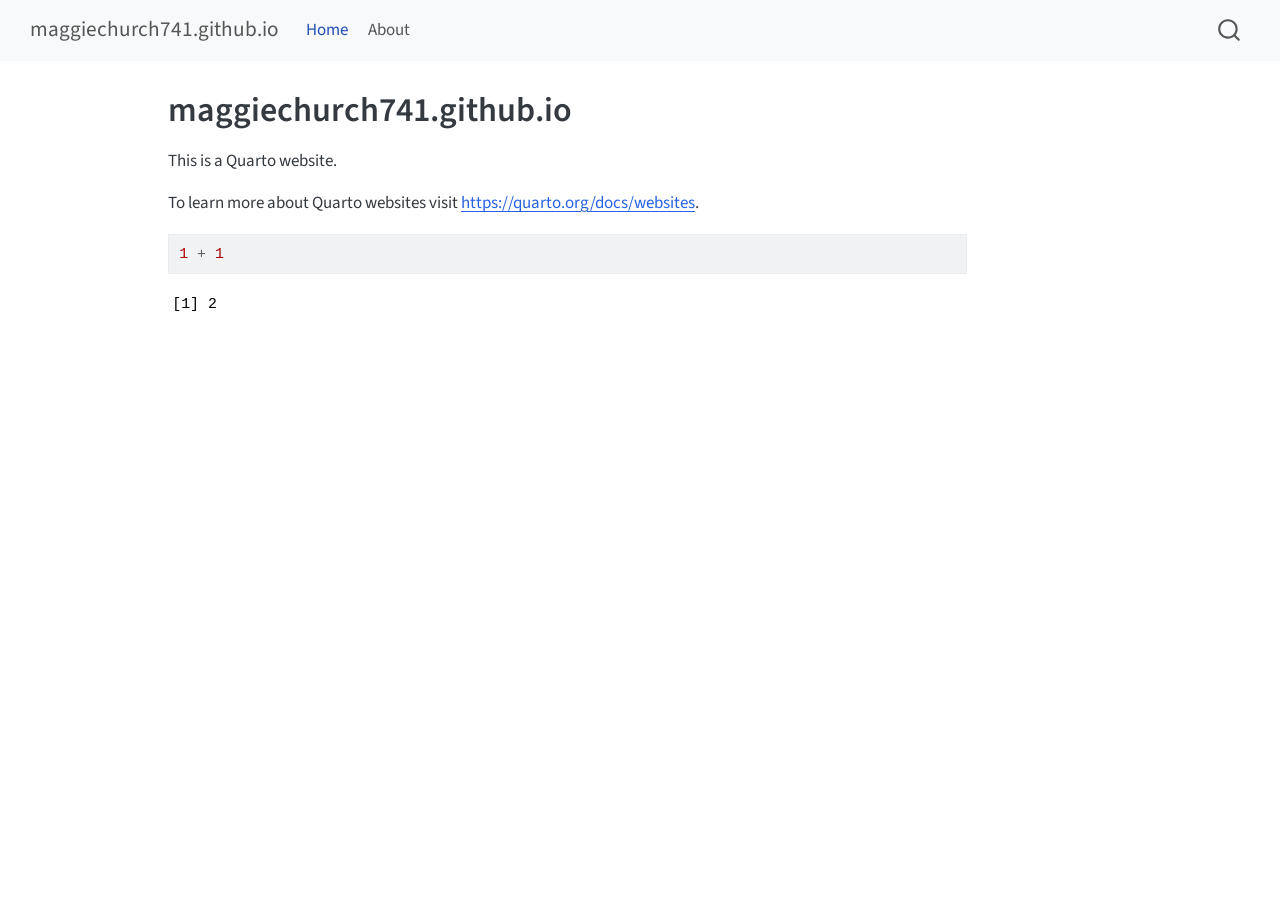
==== docs/index.html @ 3f8311c3 "Initial commit" ====
<!DOCTYPE html>
<html xmlns="http://www.w3.org/1999/xhtml" lang="en" xml:lang="en"><head>

<meta charset="utf-8">
<meta name="generator" content="quarto-1.6.42">

<meta name="viewport" content="width=device-width, initial-scale=1.0, user-scalable=yes">


<title>maggiechurch741.github.io</title>
<style>
code{white-space: pre-wrap;}
span.smallcaps{font-variant: small-caps;}
div.columns{display: flex; gap: min(4vw, 1.5em);}
div.column{flex: auto; overflow-x: auto;}
div.hanging-indent{margin-left: 1.5em; text-indent: -1.5em;}
ul.task-list{list-style: none;}
ul.task-list li input[type="checkbox"] {
  width: 0.8em;
  margin: 0 0.8em 0.2em -1em; /* quarto-specific, see https://github.com/quarto-dev/quarto-cli/issues/4556 */ 
  vertical-align: middle;
}
/* CSS for syntax highlighting */
pre > code.sourceCode { white-space: pre; position: relative; }
pre > code.sourceCode > span { line-height: 1.25; }
pre > code.sourceCode > span:empty { height: 1.2em; }
.sourceCode { overflow: visible; }
code.sourceCode > span { color: inherit; text-decoration: inherit; }
div.sourceCode { margin: 1em 0; }
pre.sourceCode { margin: 0; }
@media screen {
div.sourceCode { overflow: auto; }
}
@media print {
pre > code.sourceCode { white-space: pre-wrap; }
pre > code.sourceCode > span { display: inline-block; text-indent: -5em; padding-left: 5em; }
}
pre.numberSource code
  { counter-reset: source-line 0; }
pre.numberSource code > span
  { position: relative; left: -4em; counter-increment: source-line; }
pre.numberSource code > span > a:first-child::before
  { content: counter(source-line);
    position: relative; left: -1em; text-align: right; vertical-align: baseline;
    border: none; display: inline-block;
    -webkit-touch-callout: none; -webkit-user-select: none;
    -khtml-user-select: none; -moz-user-select: none;
    -ms-user-select: none; user-select: none;
    padding: 0 4px; width: 4em;
  }
pre.numberSource { margin-left: 3em;  padding-left: 4px; }
div.sourceCode
  {   }
@media screen {
pre > code.sourceCode > span > a:first-child::before { text-decoration: underline; }
}
</style>


<script src="site_libs/quarto-nav/quarto-nav.js"></script>
<script src="site_libs/quarto-nav/headroom.min.js"></script>
<script src="site_libs/clipboard/clipboard.min.js"></script>
<script src="site_libs/quarto-search/autocomplete.umd.js"></script>
<script src="site_libs/quarto-search/fuse.min.js"></script>
<script src="site_libs/quarto-search/quarto-search.js"></script>
<meta name="quarto:offset" content="./">
<script src="site_libs/quarto-html/quarto.js"></script>
<script src="site_libs/quarto-html/popper.min.js"></script>
<script src="site_libs/quarto-html/tippy.umd.min.js"></script>
<script src="site_libs/quarto-html/anchor.min.js"></script>
<link href="site_libs/quarto-html/tippy.css" rel="stylesheet">
<link href="site_libs/quarto-html/quarto-syntax-highlighting-2f5df379a58b258e96c21c0638c20c03.css" rel="stylesheet" id="quarto-text-highlighting-styles">
<script src="site_libs/bootstrap/bootstrap.min.js"></script>
<link href="site_libs/bootstrap/bootstrap-icons.css" rel="stylesheet">
<link href="site_libs/bootstrap/bootstrap-6bd9cfa162949bde0a231f530c97869d.min.css" rel="stylesheet" append-hash="true" id="quarto-bootstrap" data-mode="light">
<script id="quarto-search-options" type="application/json">{
  "location": "navbar",
  "copy-button": false,
  "collapse-after": 3,
  "panel-placement": "end",
  "type": "overlay",
  "limit": 50,
  "keyboard-shortcut": [
    "f",
    "/",
    "s"
  ],
  "show-item-context": false,
  "language": {
    "search-no-results-text": "No results",
    "search-matching-documents-text": "matching documents",
    "search-copy-link-title": "Copy link to search",
    "search-hide-matches-text": "Hide additional matches",
    "search-more-match-text": "more match in this document",
    "search-more-matches-text": "more matches in this document",
    "search-clear-button-title": "Clear",
    "search-text-placeholder": "",
    "search-detached-cancel-button-title": "Cancel",
    "search-submit-button-title": "Submit",
    "search-label": "Search"
  }
}</script>


<link rel="stylesheet" href="styles.css">
</head>

<body class="nav-fixed">

<div id="quarto-search-results"></div>
  <header id="quarto-header" class="headroom fixed-top">
    <nav class="navbar navbar-expand-lg " data-bs-theme="dark">
      <div class="navbar-container container-fluid">
      <div class="navbar-brand-container mx-auto">
    <a class="navbar-brand" href="./index.html">
    <span class="navbar-title">maggiechurch741.github.io</span>
    </a>
  </div>
            <div id="quarto-search" class="" title="Search"></div>
          <button class="navbar-toggler" type="button" data-bs-toggle="collapse" data-bs-target="#navbarCollapse" aria-controls="navbarCollapse" role="menu" aria-expanded="false" aria-label="Toggle navigation" onclick="if (window.quartoToggleHeadroom) { window.quartoToggleHeadroom(); }">
  <span class="navbar-toggler-icon"></span>
</button>
          <div class="collapse navbar-collapse" id="navbarCollapse">
            <ul class="navbar-nav navbar-nav-scroll me-auto">
  <li class="nav-item">
    <a class="nav-link active" href="./index.html" aria-current="page"> 
<span class="menu-text">Home</span></a>
  </li>  
  <li class="nav-item">
    <a class="nav-link" href="./about.html"> 
<span class="menu-text">About</span></a>
  </li>  
</ul>
          </div> <!-- /navcollapse -->
            <div class="quarto-navbar-tools">
</div>
      </div> <!-- /container-fluid -->
    </nav>
</header>
<!-- content -->
<div id="quarto-content" class="quarto-container page-columns page-rows-contents page-layout-article page-navbar">
<!-- sidebar -->
<!-- margin-sidebar -->
    <div id="quarto-margin-sidebar" class="sidebar margin-sidebar zindex-bottom">
        
    </div>
<!-- main -->
<main class="content" id="quarto-document-content">

<header id="title-block-header" class="quarto-title-block default">
<div class="quarto-title">
<h1 class="title">maggiechurch741.github.io</h1>
</div>



<div class="quarto-title-meta">

    
  
    
  </div>
  


</header>


<p>This is a Quarto website.</p>
<p>To learn more about Quarto websites visit <a href="https://quarto.org/docs/websites" class="uri">https://quarto.org/docs/websites</a>.</p>
<div class="cell">
<div class="sourceCode cell-code" id="cb1"><pre class="sourceCode r code-with-copy"><code class="sourceCode r"><span id="cb1-1"><a href="#cb1-1" aria-hidden="true" tabindex="-1"></a><span class="dv">1</span> <span class="sc">+</span> <span class="dv">1</span></span></code><button title="Copy to Clipboard" class="code-copy-button"><i class="bi"></i></button></pre></div>
<div class="cell-output cell-output-stdout">
<pre><code>[1] 2</code></pre>
</div>
</div>



</main> <!-- /main -->
<script id="quarto-html-after-body" type="application/javascript">
window.document.addEventListener("DOMContentLoaded", function (event) {
  const toggleBodyColorMode = (bsSheetEl) => {
    const mode = bsSheetEl.getAttribute("data-mode");
    const bodyEl = window.document.querySelector("body");
    if (mode === "dark") {
      bodyEl.classList.add("quarto-dark");
      bodyEl.classList.remove("quarto-light");
    } else {
      bodyEl.classList.add("quarto-light");
      bodyEl.classList.remove("quarto-dark");
    }
  }
  const toggleBodyColorPrimary = () => {
    const bsSheetEl = window.document.querySelector("link#quarto-bootstrap");
    if (bsSheetEl) {
      toggleBodyColorMode(bsSheetEl);
    }
  }
  toggleBodyColorPrimary();  
  const icon = "";
  const anchorJS = new window.AnchorJS();
  anchorJS.options = {
    placement: 'right',
    icon: icon
  };
  anchorJS.add('.anchored');
  const isCodeAnnotation = (el) => {
    for (const clz of el.classList) {
      if (clz.startsWith('code-annotation-')) {                     
        return true;
      }
    }
    return false;
  }
  const onCopySuccess = function(e) {
    // button target
    const button = e.trigger;
    // don't keep focus
    button.blur();
    // flash "checked"
    button.classList.add('code-copy-button-checked');
    var currentTitle = button.getAttribute("title");
    button.setAttribute("title", "Copied!");
    let tooltip;
    if (window.bootstrap) {
      button.setAttribute("data-bs-toggle", "tooltip");
      button.setAttribute("data-bs-placement", "left");
      button.setAttribute("data-bs-title", "Copied!");
      tooltip = new bootstrap.Tooltip(button, 
        { trigger: "manual", 
          customClass: "code-copy-button-tooltip",
          offset: [0, -8]});
      tooltip.show();    
    }
    setTimeout(function() {
      if (tooltip) {
        tooltip.hide();
        button.removeAttribute("data-bs-title");
        button.removeAttribute("data-bs-toggle");
        button.removeAttribute("data-bs-placement");
      }
      button.setAttribute("title", currentTitle);
      button.classList.remove('code-copy-button-checked');
    }, 1000);
    // clear code selection
    e.clearSelection();
  }
  const getTextToCopy = function(trigger) {
      const codeEl = trigger.previousElementSibling.cloneNode(true);
      for (const childEl of codeEl.children) {
        if (isCodeAnnotation(childEl)) {
          childEl.remove();
        }
      }
      return codeEl.innerText;
  }
  const clipboard = new window.ClipboardJS('.code-copy-button:not([data-in-quarto-modal])', {
    text: getTextToCopy
  });
  clipboard.on('success', onCopySuccess);
  if (window.document.getElementById('quarto-embedded-source-code-modal')) {
    const clipboardModal = new window.ClipboardJS('.code-copy-button[data-in-quarto-modal]', {
      text: getTextToCopy,
      container: window.document.getElementById('quarto-embedded-source-code-modal')
    });
    clipboardModal.on('success', onCopySuccess);
  }
    var localhostRegex = new RegExp(/^(?:http|https):\/\/localhost\:?[0-9]*\//);
    var mailtoRegex = new RegExp(/^mailto:/);
      var filterRegex = new RegExp('/' + window.location.host + '/');
    var isInternal = (href) => {
        return filterRegex.test(href) || localhostRegex.test(href) || mailtoRegex.test(href);
    }
    // Inspect non-navigation links and adorn them if external
 	var links = window.document.querySelectorAll('a[href]:not(.nav-link):not(.navbar-brand):not(.toc-action):not(.sidebar-link):not(.sidebar-item-toggle):not(.pagination-link):not(.no-external):not([aria-hidden]):not(.dropdown-item):not(.quarto-navigation-tool):not(.about-link)');
    for (var i=0; i<links.length; i++) {
      const link = links[i];
      if (!isInternal(link.href)) {
        // undo the damage that might have been done by quarto-nav.js in the case of
        // links that we want to consider external
        if (link.dataset.originalHref !== undefined) {
          link.href = link.dataset.originalHref;
        }
      }
    }
  function tippyHover(el, contentFn, onTriggerFn, onUntriggerFn) {
    const config = {
      allowHTML: true,
      maxWidth: 500,
      delay: 100,
      arrow: false,
      appendTo: function(el) {
          return el.parentElement;
      },
      interactive: true,
      interactiveBorder: 10,
      theme: 'quarto',
      placement: 'bottom-start',
    };
    if (contentFn) {
      config.content = contentFn;
    }
    if (onTriggerFn) {
      config.onTrigger = onTriggerFn;
    }
    if (onUntriggerFn) {
      config.onUntrigger = onUntriggerFn;
    }
    window.tippy(el, config); 
  }
  const noterefs = window.document.querySelectorAll('a[role="doc-noteref"]');
  for (var i=0; i<noterefs.length; i++) {
    const ref = noterefs[i];
    tippyHover(ref, function() {
      // use id or data attribute instead here
      let href = ref.getAttribute('data-footnote-href') || ref.getAttribute('href');
      try { href = new URL(href).hash; } catch {}
      const id = href.replace(/^#\/?/, "");
      const note = window.document.getElementById(id);
      if (note) {
        return note.innerHTML;
      } else {
        return "";
      }
    });
  }
  const xrefs = window.document.querySelectorAll('a.quarto-xref');
  const processXRef = (id, note) => {
    // Strip column container classes
    const stripColumnClz = (el) => {
      el.classList.remove("page-full", "page-columns");
      if (el.children) {
        for (const child of el.children) {
          stripColumnClz(child);
        }
      }
    }
    stripColumnClz(note)
    if (id === null || id.startsWith('sec-')) {
      // Special case sections, only their first couple elements
      const container = document.createElement("div");
      if (note.children && note.children.length > 2) {
        container.appendChild(note.children[0].cloneNode(true));
        for (let i = 1; i < note.children.length; i++) {
          const child = note.children[i];
          if (child.tagName === "P" && child.innerText === "") {
            continue;
          } else {
            container.appendChild(child.cloneNode(true));
            break;
          }
        }
        if (window.Quarto?.typesetMath) {
          window.Quarto.typesetMath(container);
        }
        return container.innerHTML
      } else {
        if (window.Quarto?.typesetMath) {
          window.Quarto.typesetMath(note);
        }
        return note.innerHTML;
      }
    } else {
      // Remove any anchor links if they are present
      const anchorLink = note.querySelector('a.anchorjs-link');
      if (anchorLink) {
        anchorLink.remove();
      }
      if (window.Quarto?.typesetMath) {
        window.Quarto.typesetMath(note);
      }
      if (note.classList.contains("callout")) {
        return note.outerHTML;
      } else {
        return note.innerHTML;
      }
    }
  }
  for (var i=0; i<xrefs.length; i++) {
    const xref = xrefs[i];
    tippyHover(xref, undefined, function(instance) {
      instance.disable();
      let url = xref.getAttribute('href');
      let hash = undefined; 
      if (url.startsWith('#')) {
        hash = url;
      } else {
        try { hash = new URL(url).hash; } catch {}
      }
      if (hash) {
        const id = hash.replace(/^#\/?/, "");
        const note = window.document.getElementById(id);
        if (note !== null) {
          try {
            const html = processXRef(id, note.cloneNode(true));
            instance.setContent(html);
          } finally {
            instance.enable();
            instance.show();
          }
        } else {
          // See if we can fetch this
          fetch(url.split('#')[0])
          .then(res => res.text())
          .then(html => {
            const parser = new DOMParser();
            const htmlDoc = parser.parseFromString(html, "text/html");
            const note = htmlDoc.getElementById(id);
            if (note !== null) {
              const html = processXRef(id, note);
              instance.setContent(html);
            } 
          }).finally(() => {
            instance.enable();
            instance.show();
          });
        }
      } else {
        // See if we can fetch a full url (with no hash to target)
        // This is a special case and we should probably do some content thinning / targeting
        fetch(url)
        .then(res => res.text())
        .then(html => {
          const parser = new DOMParser();
          const htmlDoc = parser.parseFromString(html, "text/html");
          const note = htmlDoc.querySelector('main.content');
          if (note !== null) {
            // This should only happen for chapter cross references
            // (since there is no id in the URL)
            // remove the first header
            if (note.children.length > 0 && note.children[0].tagName === "HEADER") {
              note.children[0].remove();
            }
            const html = processXRef(null, note);
            instance.setContent(html);
          } 
        }).finally(() => {
          instance.enable();
          instance.show();
        });
      }
    }, function(instance) {
    });
  }
      let selectedAnnoteEl;
      const selectorForAnnotation = ( cell, annotation) => {
        let cellAttr = 'data-code-cell="' + cell + '"';
        let lineAttr = 'data-code-annotation="' +  annotation + '"';
        const selector = 'span[' + cellAttr + '][' + lineAttr + ']';
        return selector;
      }
      const selectCodeLines = (annoteEl) => {
        const doc = window.document;
        const targetCell = annoteEl.getAttribute("data-target-cell");
        const targetAnnotation = annoteEl.getAttribute("data-target-annotation");
        const annoteSpan = window.document.querySelector(selectorForAnnotation(targetCell, targetAnnotation));
        const lines = annoteSpan.getAttribute("data-code-lines").split(",");
        const lineIds = lines.map((line) => {
          return targetCell + "-" + line;
        })
        let top = null;
        let height = null;
        let parent = null;
        if (lineIds.length > 0) {
            //compute the position of the single el (top and bottom and make a div)
            const el = window.document.getElementById(lineIds[0]);
            top = el.offsetTop;
            height = el.offsetHeight;
            parent = el.parentElement.parentElement;
          if (lineIds.length > 1) {
            const lastEl = window.document.getElementById(lineIds[lineIds.length - 1]);
            const bottom = lastEl.offsetTop + lastEl.offsetHeight;
            height = bottom - top;
          }
          if (top !== null && height !== null && parent !== null) {
            // cook up a div (if necessary) and position it 
            let div = window.document.getElementById("code-annotation-line-highlight");
            if (div === null) {
              div = window.document.createElement("div");
              div.setAttribute("id", "code-annotation-line-highlight");
              div.style.position = 'absolute';
              parent.appendChild(div);
            }
            div.style.top = top - 2 + "px";
            div.style.height = height + 4 + "px";
            div.style.left = 0;
            let gutterDiv = window.document.getElementById("code-annotation-line-highlight-gutter");
            if (gutterDiv === null) {
              gutterDiv = window.document.createElement("div");
              gutterDiv.setAttribute("id", "code-annotation-line-highlight-gutter");
              gutterDiv.style.position = 'absolute';
              const codeCell = window.document.getElementById(targetCell);
              const gutter = codeCell.querySelector('.code-annotation-gutter');
              gutter.appendChild(gutterDiv);
            }
            gutterDiv.style.top = top - 2 + "px";
            gutterDiv.style.height = height + 4 + "px";
          }
          selectedAnnoteEl = annoteEl;
        }
      };
      const unselectCodeLines = () => {
        const elementsIds = ["code-annotation-line-highlight", "code-annotation-line-highlight-gutter"];
        elementsIds.forEach((elId) => {
          const div = window.document.getElementById(elId);
          if (div) {
            div.remove();
          }
        });
        selectedAnnoteEl = undefined;
      };
        // Handle positioning of the toggle
    window.addEventListener(
      "resize",
      throttle(() => {
        elRect = undefined;
        if (selectedAnnoteEl) {
          selectCodeLines(selectedAnnoteEl);
        }
      }, 10)
    );
    function throttle(fn, ms) {
    let throttle = false;
    let timer;
      return (...args) => {
        if(!throttle) { // first call gets through
            fn.apply(this, args);
            throttle = true;
        } else { // all the others get throttled
            if(timer) clearTimeout(timer); // cancel #2
            timer = setTimeout(() => {
              fn.apply(this, args);
              timer = throttle = false;
            }, ms);
        }
      };
    }
      // Attach click handler to the DT
      const annoteDls = window.document.querySelectorAll('dt[data-target-cell]');
      for (const annoteDlNode of annoteDls) {
        annoteDlNode.addEventListener('click', (event) => {
          const clickedEl = event.target;
          if (clickedEl !== selectedAnnoteEl) {
            unselectCodeLines();
            const activeEl = window.document.querySelector('dt[data-target-cell].code-annotation-active');
            if (activeEl) {
              activeEl.classList.remove('code-annotation-active');
            }
            selectCodeLines(clickedEl);
            clickedEl.classList.add('code-annotation-active');
          } else {
            // Unselect the line
            unselectCodeLines();
            clickedEl.classList.remove('code-annotation-active');
          }
        });
      }
  const findCites = (el) => {
    const parentEl = el.parentElement;
    if (parentEl) {
      const cites = parentEl.dataset.cites;
      if (cites) {
        return {
          el,
          cites: cites.split(' ')
        };
      } else {
        return findCites(el.parentElement)
      }
    } else {
      return undefined;
    }
  };
  var bibliorefs = window.document.querySelectorAll('a[role="doc-biblioref"]');
  for (var i=0; i<bibliorefs.length; i++) {
    const ref = bibliorefs[i];
    const citeInfo = findCites(ref);
    if (citeInfo) {
      tippyHover(citeInfo.el, function() {
        var popup = window.document.createElement('div');
        citeInfo.cites.forEach(function(cite) {
          var citeDiv = window.document.createElement('div');
          citeDiv.classList.add('hanging-indent');
          citeDiv.classList.add('csl-entry');
          var biblioDiv = window.document.getElementById('ref-' + cite);
          if (biblioDiv) {
            citeDiv.innerHTML = biblioDiv.innerHTML;
          }
          popup.appendChild(citeDiv);
        });
        return popup.innerHTML;
      });
    }
  }
});
</script>
</div> <!-- /content -->




</body></html>
---- docs/site_libs/quarto-html/tippy.css ----
.tippy-box[data-animation=fade][data-state=hidden]{opacity:0}[data-tippy-root]{max-width:calc(100vw - 10px)}.tippy-box{position:relative;background-color:#333;color:#fff;border-radius:4px;font-size:14px;line-height:1.4;white-space:normal;outline:0;transition-property:transform,visibility,opacity}.tippy-box[data-placement^=top]>.tippy-arrow{bottom:0}.tippy-box[data-placement^=top]>.tippy-arrow:before{bottom:-7px;left:0;border-width:8px 8px 0;border-top-color:initial;transform-origin:center top}.tippy-box[data-placement^=bottom]>.tippy-arrow{top:0}.tippy-box[data-placement^=bottom]>.tippy-arrow:before{top:-7px;left:0;border-width:0 8px 8px;border-bottom-color:initial;transform-origin:center bottom}.tippy-box[data-placement^=left]>.tippy-arrow{right:0}.tippy-box[data-placement^=left]>.tippy-arrow:before{border-width:8px 0 8px 8px;border-left-color:initial;right:-7px;transform-origin:center left}.tippy-box[data-placement^=right]>.tippy-arrow{left:0}.tippy-box[data-placement^=right]>.tippy-arrow:before{left:-7px;border-width:8px 8px 8px 0;border-right-color:initial;transform-origin:center right}.tippy-box[data-inertia][data-state=visible]{transition-timing-function:cubic-bezier(.54,1.5,.38,1.11)}.tippy-arrow{width:16px;height:16px;color:#333}.tippy-arrow:before{content:"";position:absolute;border-color:transparent;border-style:solid}.tippy-content{position:relative;padding:5px 9px;z-index:1}
---- docs/site_libs/quarto-html/quarto-syntax-highlighting-2f5df379a58b258e96c21c0638c20c03.css ----
/* quarto syntax highlight colors */
:root {
  --quarto-hl-ot-color: #003B4F;
  --quarto-hl-at-color: #657422;
  --quarto-hl-ss-color: #20794D;
  --quarto-hl-an-color: #5E5E5E;
  --quarto-hl-fu-color: #4758AB;
  --quarto-hl-st-color: #20794D;
  --quarto-hl-cf-color: #003B4F;
  --quarto-hl-op-color: #5E5E5E;
  --quarto-hl-er-color: #AD0000;
  --quarto-hl-bn-color: #AD0000;
  --quarto-hl-al-color: #AD0000;
  --quarto-hl-va-color: #111111;
  --quarto-hl-bu-color: inherit;
  --quarto-hl-ex-color: inherit;
  --quarto-hl-pp-color: #AD0000;
  --quarto-hl-in-color: #5E5E5E;
  --quarto-hl-vs-color: #20794D;
  --quarto-hl-wa-color: #5E5E5E;
  --quarto-hl-do-color: #5E5E5E;
  --quarto-hl-im-color: #00769E;
  --quarto-hl-ch-color: #20794D;
  --quarto-hl-dt-color: #AD0000;
  --quarto-hl-fl-color: #AD0000;
  --quarto-hl-co-color: #5E5E5E;
  --quarto-hl-cv-color: #5E5E5E;
  --quarto-hl-cn-color: #8f5902;
  --quarto-hl-sc-color: #5E5E5E;
  --quarto-hl-dv-color: #AD0000;
  --quarto-hl-kw-color: #003B4F;
}

/* other quarto variables */
:root {
  --quarto-font-monospace: SFMono-Regular, Menlo, Monaco, Consolas, "Liberation Mono", "Courier New", monospace;
}

pre > code.sourceCode > span {
  color: #003B4F;
}

code span {
  color: #003B4F;
}

code.sourceCode > span {
  color: #003B4F;
}

div.sourceCode,
div.sourceCode pre.sourceCode {
  color: #003B4F;
}

code span.ot {
  color: #003B4F;
  font-style: inherit;
}

code span.at {
  color: #657422;
  font-style: inherit;
}

code span.ss {
  color: #20794D;
  font-style: inherit;
}

code span.an {
  color: #5E5E5E;
  font-style: inherit;
}

code span.fu {
  color: #4758AB;
  font-style: inherit;
}

code span.st {
  color: #20794D;
  font-style: inherit;
}

code span.cf {
  color: #003B4F;
  font-weight: bold;
  font-style: inherit;
}

code span.op {
  color: #5E5E5E;
  font-style: inherit;
}

code span.er {
  color: #AD0000;
  font-style: inherit;
}

code span.bn {
  color: #AD0000;
  font-style: inherit;
}

code span.al {
  color: #AD0000;
  font-style: inherit;
}

code span.va {
  color: #111111;
  font-style: inherit;
}

code span.bu {
  font-style: inherit;
}

code span.ex {
  font-style: inherit;
}

code span.pp {
  color: #AD0000;
  font-style: inherit;
}

code span.in {
  color: #5E5E5E;
  font-style: inherit;
}

code span.vs {
  color: #20794D;
  font-style: inherit;
}

code span.wa {
  color: #5E5E5E;
  font-style: italic;
}

code span.do {
  color: #5E5E5E;
  font-style: italic;
}

code span.im {
  color: #00769E;
  font-style: inherit;
}

code span.ch {
  color: #20794D;
  font-style: inherit;
}

code span.dt {
  color: #AD0000;
  font-style: inherit;
}

code span.fl {
  color: #AD0000;
  font-style: inherit;
}

code span.co {
  color: #5E5E5E;
  font-style: inherit;
}

code span.cv {
  color: #5E5E5E;
  font-style: italic;
}

code span.cn {
  color: #8f5902;
  font-style: inherit;
}

code span.sc {
  color: #5E5E5E;
  font-style: inherit;
}

code span.dv {
  color: #AD0000;
  font-style: inherit;
}

code span.kw {
  color: #003B4F;
  font-weight: bold;
  font-style: inherit;
}

.prevent-inlining {
  content: "</";
}

/*# sourceMappingURL=35eb38a806ee71ea6d2563be2308c832.css.map */
---- docs/styles.css ----
/* css styles */
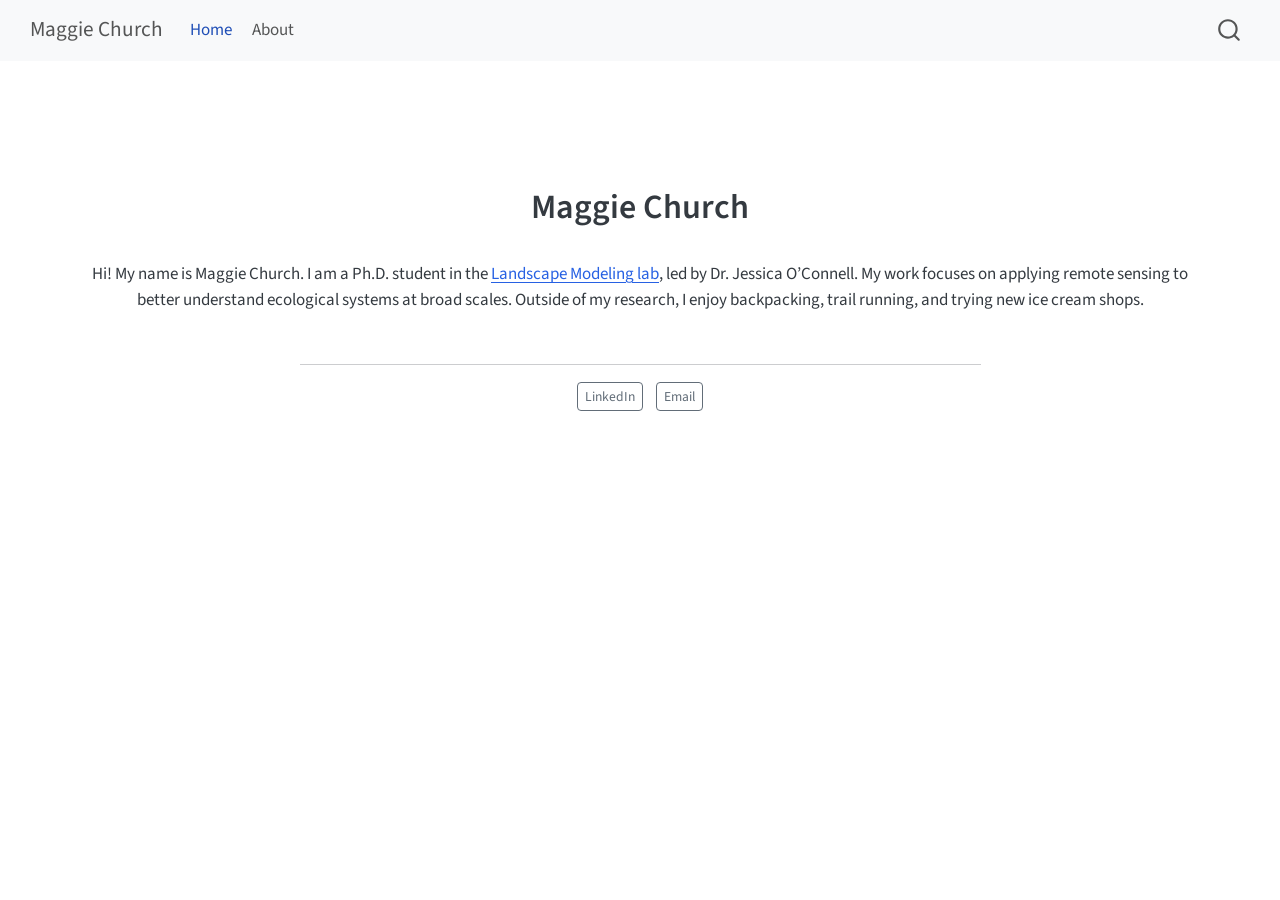
==== commit e01cfe7e: "Added blurb about self" ====
--- a/docs/index.html
+++ b/docs/index.html
@@ -7,7 +7,7 @@
 <meta name="viewport" content="width=device-width, initial-scale=1.0, user-scalable=yes">
 
 
-<title>maggiechurch741.github.io</title>
+<title>Maggie Church</title>
 <style>
 code{white-space: pre-wrap;}
 span.smallcaps{font-variant: small-caps;}
@@ -20,40 +20,6 @@
   margin: 0 0.8em 0.2em -1em; /* quarto-specific, see https://github.com/quarto-dev/quarto-cli/issues/4556 */ 
   vertical-align: middle;
 }
-/* CSS for syntax highlighting */
-pre > code.sourceCode { white-space: pre; position: relative; }
-pre > code.sourceCode > span { line-height: 1.25; }
-pre > code.sourceCode > span:empty { height: 1.2em; }
-.sourceCode { overflow: visible; }
-code.sourceCode > span { color: inherit; text-decoration: inherit; }
-div.sourceCode { margin: 1em 0; }
-pre.sourceCode { margin: 0; }
-@media screen {
-div.sourceCode { overflow: auto; }
-}
-@media print {
-pre > code.sourceCode { white-space: pre-wrap; }
-pre > code.sourceCode > span { display: inline-block; text-indent: -5em; padding-left: 5em; }
-}
-pre.numberSource code
-  { counter-reset: source-line 0; }
-pre.numberSource code > span
-  { position: relative; left: -4em; counter-increment: source-line; }
-pre.numberSource code > span > a:first-child::before
-  { content: counter(source-line);
-    position: relative; left: -1em; text-align: right; vertical-align: baseline;
-    border: none; display: inline-block;
-    -webkit-touch-callout: none; -webkit-user-select: none;
-    -khtml-user-select: none; -moz-user-select: none;
-    -ms-user-select: none; user-select: none;
-    padding: 0 4px; width: 4em;
-  }
-pre.numberSource { margin-left: 3em;  padding-left: 4px; }
-div.sourceCode
-  {   }
-@media screen {
-pre > code.sourceCode > span > a:first-child::before { text-decoration: underline; }
-}
 </style>
 
 
@@ -67,7 +33,6 @@
 <script src="site_libs/quarto-html/quarto.js"></script>
 <script src="site_libs/quarto-html/popper.min.js"></script>
 <script src="site_libs/quarto-html/tippy.umd.min.js"></script>
-<script src="site_libs/quarto-html/anchor.min.js"></script>
 <link href="site_libs/quarto-html/tippy.css" rel="stylesheet">
 <link href="site_libs/quarto-html/quarto-syntax-highlighting-2f5df379a58b258e96c21c0638c20c03.css" rel="stylesheet" id="quarto-text-highlighting-styles">
 <script src="site_libs/bootstrap/bootstrap.min.js"></script>
@@ -113,7 +78,7 @@
       <div class="navbar-container container-fluid">
       <div class="navbar-brand-container mx-auto">
     <a class="navbar-brand" href="./index.html">
-    <span class="navbar-title">maggiechurch741.github.io</span>
+    <span class="navbar-title">Maggie Church</span>
     </a>
   </div>
             <div id="quarto-search" class="" title="Search"></div>
@@ -138,46 +103,34 @@
     </nav>
 </header>
 <!-- content -->
-<div id="quarto-content" class="quarto-container page-columns page-rows-contents page-layout-article page-navbar">
+<div id="quarto-content" class="quarto-container page-columns page-rows-contents page-layout-full page-navbar">
 <!-- sidebar -->
 <!-- margin-sidebar -->
-    <div id="quarto-margin-sidebar" class="sidebar margin-sidebar zindex-bottom">
-        
-    </div>
+    
 <!-- main -->
-<main class="content" id="quarto-document-content">
-
-<header id="title-block-header" class="quarto-title-block default">
+<div class="quarto-about-jolla column-page">
+ <header id="title-block-header" class="quarto-title-block default">
 <div class="quarto-title">
-<h1 class="title">maggiechurch741.github.io</h1>
+<h1 class="title">Maggie Church</h1>
 </div>
-
-
-
-<div class="quarto-title-meta">
-
-    
-  
-    
+<div class="quarto-title-meta column-page">
   </div>
-  
-
-
-</header>
-
-
-<p>This is a Quarto website.</p>
-<p>To learn more about Quarto websites visit <a href="https://quarto.org/docs/websites" class="uri">https://quarto.org/docs/websites</a>.</p>
-<div class="cell">
-<div class="sourceCode cell-code" id="cb1"><pre class="sourceCode r code-with-copy"><code class="sourceCode r"><span id="cb1-1"><a href="#cb1-1" aria-hidden="true" tabindex="-1"></a><span class="dv">1</span> <span class="sc">+</span> <span class="dv">1</span></span></code><button title="Copy to Clipboard" class="code-copy-button"><i class="bi"></i></button></pre></div>
-<div class="cell-output cell-output-stdout">
-<pre><code>[1] 2</code></pre>
+</header><main class="content column-page" id="quarto-document-content">
+<p>Hi! My name is Maggie Church. I am a Ph.D.&nbsp;student in the <a href="https://www.landscapemodeling.net/">Landscape Modeling lab</a>, led by Dr.&nbsp;Jessica O’Connell. My work focuses on applying remote sensing to better understand ecological systems at broad scales. Outside of my research, I enjoy backpacking, trail running, and trying new ice cream shops.</p>
+
+
+</main> 
+  <hr class="about-sep">
+   <div class="about-links">
+  <a href="https://www.linkedin.com/in/margaret-church-274050a7/" class="about-link" rel="" target="">
+     <span class="about-link-text">LinkedIn</span>
+  </a>
+  <a href="mailto:maggie.church@colostate.edu" class="about-link" rel="" target="">
+     <span class="about-link-text">Email</span>
+  </a>
 </div>
 </div>
-
-
-
-</main> <!-- /main -->
+ <!-- /main -->
 <script id="quarto-html-after-body" type="application/javascript">
 window.document.addEventListener("DOMContentLoaded", function (event) {
   const toggleBodyColorMode = (bsSheetEl) => {
@@ -198,13 +151,6 @@
     }
   }
   toggleBodyColorPrimary();  
-  const icon = "";
-  const anchorJS = new window.AnchorJS();
-  anchorJS.options = {
-    placement: 'right',
-    icon: icon
-  };
-  anchorJS.add('.anchored');
   const isCodeAnnotation = (el) => {
     for (const clz of el.classList) {
       if (clz.startsWith('code-annotation-')) {                     
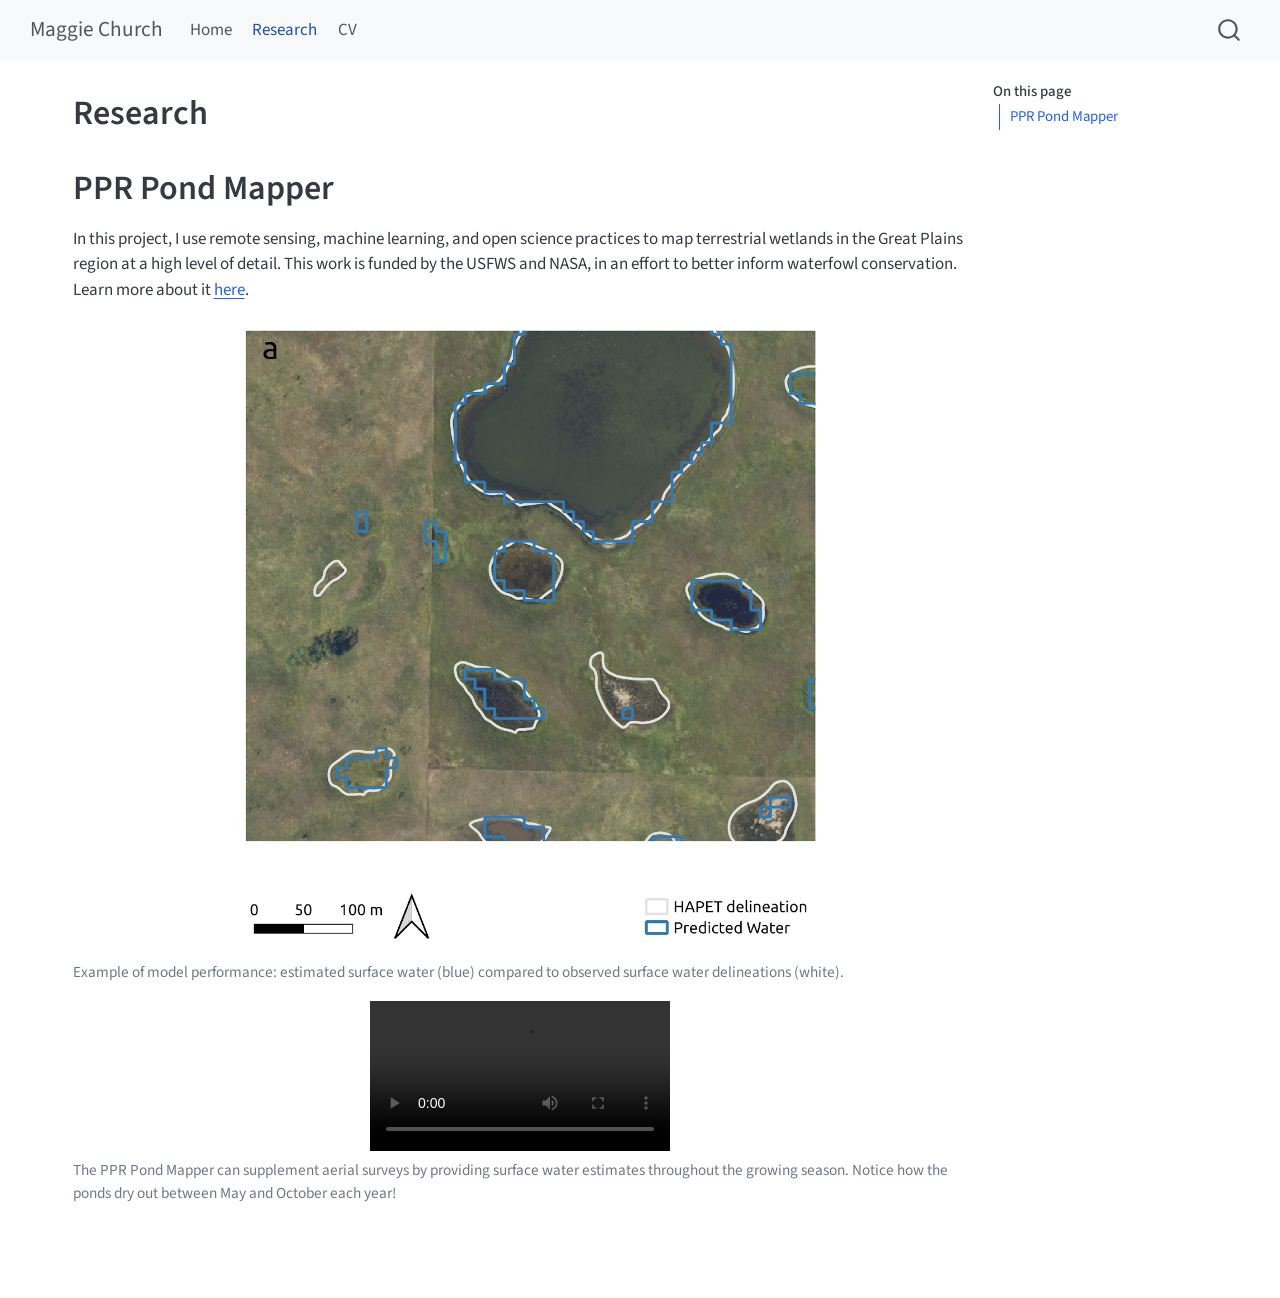
==== commit c0f5f206: "Added mapper video" ====
--- a/docs/index.html
+++ b/docs/index.html
@@ -1,549 +1,8 @@
-<!DOCTYPE html>
-<html xmlns="http://www.w3.org/1999/xhtml" lang="en" xml:lang="en"><head>
-
-<meta charset="utf-8">
-<meta name="generator" content="quarto-1.6.42">
-
-<meta name="viewport" content="width=device-width, initial-scale=1.0, user-scalable=yes">
-
-
-<title>Maggie Church</title>
-<style>
-code{white-space: pre-wrap;}
-span.smallcaps{font-variant: small-caps;}
-div.columns{display: flex; gap: min(4vw, 1.5em);}
-div.column{flex: auto; overflow-x: auto;}
-div.hanging-indent{margin-left: 1.5em; text-indent: -1.5em;}
-ul.task-list{list-style: none;}
-ul.task-list li input[type="checkbox"] {
-  width: 0.8em;
-  margin: 0 0.8em 0.2em -1em; /* quarto-specific, see https://github.com/quarto-dev/quarto-cli/issues/4556 */ 
-  vertical-align: middle;
-}
-</style>
-
-
-<script src="site_libs/quarto-nav/quarto-nav.js"></script>
-<script src="site_libs/quarto-nav/headroom.min.js"></script>
-<script src="site_libs/clipboard/clipboard.min.js"></script>
-<script src="site_libs/quarto-search/autocomplete.umd.js"></script>
-<script src="site_libs/quarto-search/fuse.min.js"></script>
-<script src="site_libs/quarto-search/quarto-search.js"></script>
-<meta name="quarto:offset" content="./">
-<script src="site_libs/quarto-html/quarto.js"></script>
-<script src="site_libs/quarto-html/popper.min.js"></script>
-<script src="site_libs/quarto-html/tippy.umd.min.js"></script>
-<link href="site_libs/quarto-html/tippy.css" rel="stylesheet">
-<link href="site_libs/quarto-html/quarto-syntax-highlighting-2f5df379a58b258e96c21c0638c20c03.css" rel="stylesheet" id="quarto-text-highlighting-styles">
-<script src="site_libs/bootstrap/bootstrap.min.js"></script>
-<link href="site_libs/bootstrap/bootstrap-icons.css" rel="stylesheet">
-<link href="site_libs/bootstrap/bootstrap-6bd9cfa162949bde0a231f530c97869d.min.css" rel="stylesheet" append-hash="true" id="quarto-bootstrap" data-mode="light">
-<script id="quarto-search-options" type="application/json">{
-  "location": "navbar",
-  "copy-button": false,
-  "collapse-after": 3,
-  "panel-placement": "end",
-  "type": "overlay",
-  "limit": 50,
-  "keyboard-shortcut": [
-    "f",
-    "/",
-    "s"
-  ],
-  "show-item-context": false,
-  "language": {
-    "search-no-results-text": "No results",
-    "search-matching-documents-text": "matching documents",
-    "search-copy-link-title": "Copy link to search",
-    "search-hide-matches-text": "Hide additional matches",
-    "search-more-match-text": "more match in this document",
-    "search-more-matches-text": "more matches in this document",
-    "search-clear-button-title": "Clear",
-    "search-text-placeholder": "",
-    "search-detached-cancel-button-title": "Cancel",
-    "search-submit-button-title": "Submit",
-    "search-label": "Search"
-  }
-}</script>
-
-
-<link rel="stylesheet" href="styles.css">
-</head>
-
-<body class="nav-fixed">
-
-<div id="quarto-search-results"></div>
-  <header id="quarto-header" class="headroom fixed-top">
-    <nav class="navbar navbar-expand-lg " data-bs-theme="dark">
-      <div class="navbar-container container-fluid">
-      <div class="navbar-brand-container mx-auto">
-    <a class="navbar-brand" href="./index.html">
-    <span class="navbar-title">Maggie Church</span>
-    </a>
-  </div>
-            <div id="quarto-search" class="" title="Search"></div>
-          <button class="navbar-toggler" type="button" data-bs-toggle="collapse" data-bs-target="#navbarCollapse" aria-controls="navbarCollapse" role="menu" aria-expanded="false" aria-label="Toggle navigation" onclick="if (window.quartoToggleHeadroom) { window.quartoToggleHeadroom(); }">
-  <span class="navbar-toggler-icon"></span>
-</button>
-          <div class="collapse navbar-collapse" id="navbarCollapse">
-            <ul class="navbar-nav navbar-nav-scroll me-auto">
-  <li class="nav-item">
-    <a class="nav-link active" href="./index.html" aria-current="page"> 
-<span class="menu-text">Home</span></a>
-  </li>  
-  <li class="nav-item">
-    <a class="nav-link" href="./about.html"> 
-<span class="menu-text">About</span></a>
-  </li>  
-</ul>
-          </div> <!-- /navcollapse -->
-            <div class="quarto-navbar-tools">
-</div>
-      </div> <!-- /container-fluid -->
-    </nav>
-</header>
-<!-- content -->
-<div id="quarto-content" class="quarto-container page-columns page-rows-contents page-layout-full page-navbar">
-<!-- sidebar -->
-<!-- margin-sidebar -->
-    
-<!-- main -->
-<div class="quarto-about-jolla column-page">
- <header id="title-block-header" class="quarto-title-block default">
-<div class="quarto-title">
-<h1 class="title">Maggie Church</h1>
-</div>
-<div class="quarto-title-meta column-page">
-  </div>
-</header><main class="content column-page" id="quarto-document-content">
-<p>Hi! My name is Maggie Church. I am a Ph.D.&nbsp;student in the <a href="https://www.landscapemodeling.net/">Landscape Modeling lab</a>, led by Dr.&nbsp;Jessica O’Connell. My work focuses on applying remote sensing to better understand ecological systems at broad scales. Outside of my research, I enjoy backpacking, trail running, and trying new ice cream shops.</p>
-
-
-</main> 
-  <hr class="about-sep">
-   <div class="about-links">
-  <a href="https://www.linkedin.com/in/margaret-church-274050a7/" class="about-link" rel="" target="">
-     <span class="about-link-text">LinkedIn</span>
-  </a>
-  <a href="mailto:maggie.church@colostate.edu" class="about-link" rel="" target="">
-     <span class="about-link-text">Email</span>
-  </a>
-</div>
-</div>
- <!-- /main -->
-<script id="quarto-html-after-body" type="application/javascript">
-window.document.addEventListener("DOMContentLoaded", function (event) {
-  const toggleBodyColorMode = (bsSheetEl) => {
-    const mode = bsSheetEl.getAttribute("data-mode");
-    const bodyEl = window.document.querySelector("body");
-    if (mode === "dark") {
-      bodyEl.classList.add("quarto-dark");
-      bodyEl.classList.remove("quarto-light");
-    } else {
-      bodyEl.classList.add("quarto-light");
-      bodyEl.classList.remove("quarto-dark");
-    }
-  }
-  const toggleBodyColorPrimary = () => {
-    const bsSheetEl = window.document.querySelector("link#quarto-bootstrap");
-    if (bsSheetEl) {
-      toggleBodyColorMode(bsSheetEl);
-    }
-  }
-  toggleBodyColorPrimary();  
-  const isCodeAnnotation = (el) => {
-    for (const clz of el.classList) {
-      if (clz.startsWith('code-annotation-')) {                     
-        return true;
-      }
-    }
-    return false;
-  }
-  const onCopySuccess = function(e) {
-    // button target
-    const button = e.trigger;
-    // don't keep focus
-    button.blur();
-    // flash "checked"
-    button.classList.add('code-copy-button-checked');
-    var currentTitle = button.getAttribute("title");
-    button.setAttribute("title", "Copied!");
-    let tooltip;
-    if (window.bootstrap) {
-      button.setAttribute("data-bs-toggle", "tooltip");
-      button.setAttribute("data-bs-placement", "left");
-      button.setAttribute("data-bs-title", "Copied!");
-      tooltip = new bootstrap.Tooltip(button, 
-        { trigger: "manual", 
-          customClass: "code-copy-button-tooltip",
-          offset: [0, -8]});
-      tooltip.show();    
-    }
-    setTimeout(function() {
-      if (tooltip) {
-        tooltip.hide();
-        button.removeAttribute("data-bs-title");
-        button.removeAttribute("data-bs-toggle");
-        button.removeAttribute("data-bs-placement");
-      }
-      button.setAttribute("title", currentTitle);
-      button.classList.remove('code-copy-button-checked');
-    }, 1000);
-    // clear code selection
-    e.clearSelection();
-  }
-  const getTextToCopy = function(trigger) {
-      const codeEl = trigger.previousElementSibling.cloneNode(true);
-      for (const childEl of codeEl.children) {
-        if (isCodeAnnotation(childEl)) {
-          childEl.remove();
-        }
-      }
-      return codeEl.innerText;
-  }
-  const clipboard = new window.ClipboardJS('.code-copy-button:not([data-in-quarto-modal])', {
-    text: getTextToCopy
-  });
-  clipboard.on('success', onCopySuccess);
-  if (window.document.getElementById('quarto-embedded-source-code-modal')) {
-    const clipboardModal = new window.ClipboardJS('.code-copy-button[data-in-quarto-modal]', {
-      text: getTextToCopy,
-      container: window.document.getElementById('quarto-embedded-source-code-modal')
-    });
-    clipboardModal.on('success', onCopySuccess);
-  }
-    var localhostRegex = new RegExp(/^(?:http|https):\/\/localhost\:?[0-9]*\//);
-    var mailtoRegex = new RegExp(/^mailto:/);
-      var filterRegex = new RegExp('/' + window.location.host + '/');
-    var isInternal = (href) => {
-        return filterRegex.test(href) || localhostRegex.test(href) || mailtoRegex.test(href);
-    }
-    // Inspect non-navigation links and adorn them if external
- 	var links = window.document.querySelectorAll('a[href]:not(.nav-link):not(.navbar-brand):not(.toc-action):not(.sidebar-link):not(.sidebar-item-toggle):not(.pagination-link):not(.no-external):not([aria-hidden]):not(.dropdown-item):not(.quarto-navigation-tool):not(.about-link)');
-    for (var i=0; i<links.length; i++) {
-      const link = links[i];
-      if (!isInternal(link.href)) {
-        // undo the damage that might have been done by quarto-nav.js in the case of
-        // links that we want to consider external
-        if (link.dataset.originalHref !== undefined) {
-          link.href = link.dataset.originalHref;
-        }
-      }
-    }
-  function tippyHover(el, contentFn, onTriggerFn, onUntriggerFn) {
-    const config = {
-      allowHTML: true,
-      maxWidth: 500,
-      delay: 100,
-      arrow: false,
-      appendTo: function(el) {
-          return el.parentElement;
-      },
-      interactive: true,
-      interactiveBorder: 10,
-      theme: 'quarto',
-      placement: 'bottom-start',
-    };
-    if (contentFn) {
-      config.content = contentFn;
-    }
-    if (onTriggerFn) {
-      config.onTrigger = onTriggerFn;
-    }
-    if (onUntriggerFn) {
-      config.onUntrigger = onUntriggerFn;
-    }
-    window.tippy(el, config); 
-  }
-  const noterefs = window.document.querySelectorAll('a[role="doc-noteref"]');
-  for (var i=0; i<noterefs.length; i++) {
-    const ref = noterefs[i];
-    tippyHover(ref, function() {
-      // use id or data attribute instead here
-      let href = ref.getAttribute('data-footnote-href') || ref.getAttribute('href');
-      try { href = new URL(href).hash; } catch {}
-      const id = href.replace(/^#\/?/, "");
-      const note = window.document.getElementById(id);
-      if (note) {
-        return note.innerHTML;
-      } else {
-        return "";
-      }
-    });
-  }
-  const xrefs = window.document.querySelectorAll('a.quarto-xref');
-  const processXRef = (id, note) => {
-    // Strip column container classes
-    const stripColumnClz = (el) => {
-      el.classList.remove("page-full", "page-columns");
-      if (el.children) {
-        for (const child of el.children) {
-          stripColumnClz(child);
-        }
-      }
-    }
-    stripColumnClz(note)
-    if (id === null || id.startsWith('sec-')) {
-      // Special case sections, only their first couple elements
-      const container = document.createElement("div");
-      if (note.children && note.children.length > 2) {
-        container.appendChild(note.children[0].cloneNode(true));
-        for (let i = 1; i < note.children.length; i++) {
-          const child = note.children[i];
-          if (child.tagName === "P" && child.innerText === "") {
-            continue;
-          } else {
-            container.appendChild(child.cloneNode(true));
-            break;
-          }
-        }
-        if (window.Quarto?.typesetMath) {
-          window.Quarto.typesetMath(container);
-        }
-        return container.innerHTML
-      } else {
-        if (window.Quarto?.typesetMath) {
-          window.Quarto.typesetMath(note);
-        }
-        return note.innerHTML;
-      }
-    } else {
-      // Remove any anchor links if they are present
-      const anchorLink = note.querySelector('a.anchorjs-link');
-      if (anchorLink) {
-        anchorLink.remove();
-      }
-      if (window.Quarto?.typesetMath) {
-        window.Quarto.typesetMath(note);
-      }
-      if (note.classList.contains("callout")) {
-        return note.outerHTML;
-      } else {
-        return note.innerHTML;
-      }
-    }
-  }
-  for (var i=0; i<xrefs.length; i++) {
-    const xref = xrefs[i];
-    tippyHover(xref, undefined, function(instance) {
-      instance.disable();
-      let url = xref.getAttribute('href');
-      let hash = undefined; 
-      if (url.startsWith('#')) {
-        hash = url;
-      } else {
-        try { hash = new URL(url).hash; } catch {}
-      }
-      if (hash) {
-        const id = hash.replace(/^#\/?/, "");
-        const note = window.document.getElementById(id);
-        if (note !== null) {
-          try {
-            const html = processXRef(id, note.cloneNode(true));
-            instance.setContent(html);
-          } finally {
-            instance.enable();
-            instance.show();
-          }
-        } else {
-          // See if we can fetch this
-          fetch(url.split('#')[0])
-          .then(res => res.text())
-          .then(html => {
-            const parser = new DOMParser();
-            const htmlDoc = parser.parseFromString(html, "text/html");
-            const note = htmlDoc.getElementById(id);
-            if (note !== null) {
-              const html = processXRef(id, note);
-              instance.setContent(html);
-            } 
-          }).finally(() => {
-            instance.enable();
-            instance.show();
-          });
-        }
-      } else {
-        // See if we can fetch a full url (with no hash to target)
-        // This is a special case and we should probably do some content thinning / targeting
-        fetch(url)
-        .then(res => res.text())
-        .then(html => {
-          const parser = new DOMParser();
-          const htmlDoc = parser.parseFromString(html, "text/html");
-          const note = htmlDoc.querySelector('main.content');
-          if (note !== null) {
-            // This should only happen for chapter cross references
-            // (since there is no id in the URL)
-            // remove the first header
-            if (note.children.length > 0 && note.children[0].tagName === "HEADER") {
-              note.children[0].remove();
-            }
-            const html = processXRef(null, note);
-            instance.setContent(html);
-          } 
-        }).finally(() => {
-          instance.enable();
-          instance.show();
-        });
-      }
-    }, function(instance) {
-    });
-  }
-      let selectedAnnoteEl;
-      const selectorForAnnotation = ( cell, annotation) => {
-        let cellAttr = 'data-code-cell="' + cell + '"';
-        let lineAttr = 'data-code-annotation="' +  annotation + '"';
-        const selector = 'span[' + cellAttr + '][' + lineAttr + ']';
-        return selector;
-      }
-      const selectCodeLines = (annoteEl) => {
-        const doc = window.document;
-        const targetCell = annoteEl.getAttribute("data-target-cell");
-        const targetAnnotation = annoteEl.getAttribute("data-target-annotation");
-        const annoteSpan = window.document.querySelector(selectorForAnnotation(targetCell, targetAnnotation));
-        const lines = annoteSpan.getAttribute("data-code-lines").split(",");
-        const lineIds = lines.map((line) => {
-          return targetCell + "-" + line;
-        })
-        let top = null;
-        let height = null;
-        let parent = null;
-        if (lineIds.length > 0) {
-            //compute the position of the single el (top and bottom and make a div)
-            const el = window.document.getElementById(lineIds[0]);
-            top = el.offsetTop;
-            height = el.offsetHeight;
-            parent = el.parentElement.parentElement;
-          if (lineIds.length > 1) {
-            const lastEl = window.document.getElementById(lineIds[lineIds.length - 1]);
-            const bottom = lastEl.offsetTop + lastEl.offsetHeight;
-            height = bottom - top;
-          }
-          if (top !== null && height !== null && parent !== null) {
-            // cook up a div (if necessary) and position it 
-            let div = window.document.getElementById("code-annotation-line-highlight");
-            if (div === null) {
-              div = window.document.createElement("div");
-              div.setAttribute("id", "code-annotation-line-highlight");
-              div.style.position = 'absolute';
-              parent.appendChild(div);
-            }
-            div.style.top = top - 2 + "px";
-            div.style.height = height + 4 + "px";
-            div.style.left = 0;
-            let gutterDiv = window.document.getElementById("code-annotation-line-highlight-gutter");
-            if (gutterDiv === null) {
-              gutterDiv = window.document.createElement("div");
-              gutterDiv.setAttribute("id", "code-annotation-line-highlight-gutter");
-              gutterDiv.style.position = 'absolute';
-              const codeCell = window.document.getElementById(targetCell);
-              const gutter = codeCell.querySelector('.code-annotation-gutter');
-              gutter.appendChild(gutterDiv);
-            }
-            gutterDiv.style.top = top - 2 + "px";
-            gutterDiv.style.height = height + 4 + "px";
-          }
-          selectedAnnoteEl = annoteEl;
-        }
-      };
-      const unselectCodeLines = () => {
-        const elementsIds = ["code-annotation-line-highlight", "code-annotation-line-highlight-gutter"];
-        elementsIds.forEach((elId) => {
-          const div = window.document.getElementById(elId);
-          if (div) {
-            div.remove();
-          }
-        });
-        selectedAnnoteEl = undefined;
-      };
-        // Handle positioning of the toggle
-    window.addEventListener(
-      "resize",
-      throttle(() => {
-        elRect = undefined;
-        if (selectedAnnoteEl) {
-          selectCodeLines(selectedAnnoteEl);
-        }
-      }, 10)
-    );
-    function throttle(fn, ms) {
-    let throttle = false;
-    let timer;
-      return (...args) => {
-        if(!throttle) { // first call gets through
-            fn.apply(this, args);
-            throttle = true;
-        } else { // all the others get throttled
-            if(timer) clearTimeout(timer); // cancel #2
-            timer = setTimeout(() => {
-              fn.apply(this, args);
-              timer = throttle = false;
-            }, ms);
-        }
-      };
-    }
-      // Attach click handler to the DT
-      const annoteDls = window.document.querySelectorAll('dt[data-target-cell]');
-      for (const annoteDlNode of annoteDls) {
-        annoteDlNode.addEventListener('click', (event) => {
-          const clickedEl = event.target;
-          if (clickedEl !== selectedAnnoteEl) {
-            unselectCodeLines();
-            const activeEl = window.document.querySelector('dt[data-target-cell].code-annotation-active');
-            if (activeEl) {
-              activeEl.classList.remove('code-annotation-active');
-            }
-            selectCodeLines(clickedEl);
-            clickedEl.classList.add('code-annotation-active');
-          } else {
-            // Unselect the line
-            unselectCodeLines();
-            clickedEl.classList.remove('code-annotation-active');
-          }
-        });
-      }
-  const findCites = (el) => {
-    const parentEl = el.parentElement;
-    if (parentEl) {
-      const cites = parentEl.dataset.cites;
-      if (cites) {
-        return {
-          el,
-          cites: cites.split(' ')
-        };
-      } else {
-        return findCites(el.parentElement)
-      }
-    } else {
-      return undefined;
-    }
-  };
-  var bibliorefs = window.document.querySelectorAll('a[role="doc-biblioref"]');
-  for (var i=0; i<bibliorefs.length; i++) {
-    const ref = bibliorefs[i];
-    const citeInfo = findCites(ref);
-    if (citeInfo) {
-      tippyHover(citeInfo.el, function() {
-        var popup = window.document.createElement('div');
-        citeInfo.cites.forEach(function(cite) {
-          var citeDiv = window.document.createElement('div');
-          citeDiv.classList.add('hanging-indent');
-          citeDiv.classList.add('csl-entry');
-          var biblioDiv = window.document.getElementById('ref-' + cite);
-          if (biblioDiv) {
-            citeDiv.innerHTML = biblioDiv.innerHTML;
-          }
-          popup.appendChild(citeDiv);
-        });
-        return popup.innerHTML;
-      });
-    }
-  }
-});
-</script>
-</div> <!-- /content -->
-
-
-
-
-</body></html>+<html xmlns="http://www.w3.org/1999/xhtml">    
+  <head>      
+    <title>Redirect to research.html</title>      
+    <meta http-equiv="refresh" content="0;URL='research.html'" />    
+  </head>    
+  <body> 
+  </body>  
+</html>     
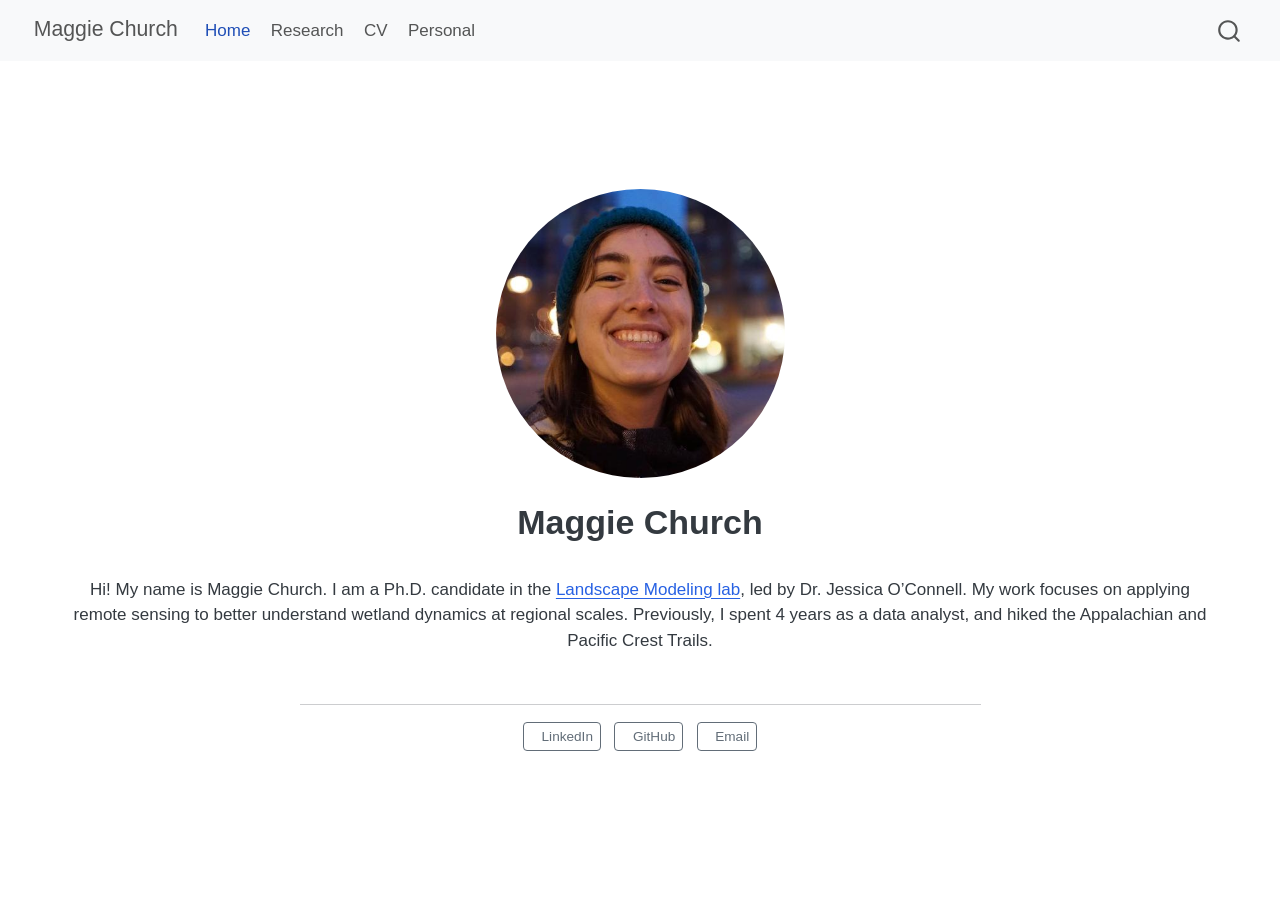
==== commit dee45312: "hopefully final bug fixes" ====
--- a/docs/index.html
+++ b/docs/index.html
@@ -1,7 +1,7 @@
 <html xmlns="http://www.w3.org/1999/xhtml">    
   <head>      
-    <title>Redirect to research.html</title>      
-    <meta http-equiv="refresh" content="0;URL='research.html'" />    
+    <title>Redirect to home.html</title>      
+    <meta http-equiv="refresh" content="0;URL='home.html'" />    
   </head>    
   <body> 
   </body>  
